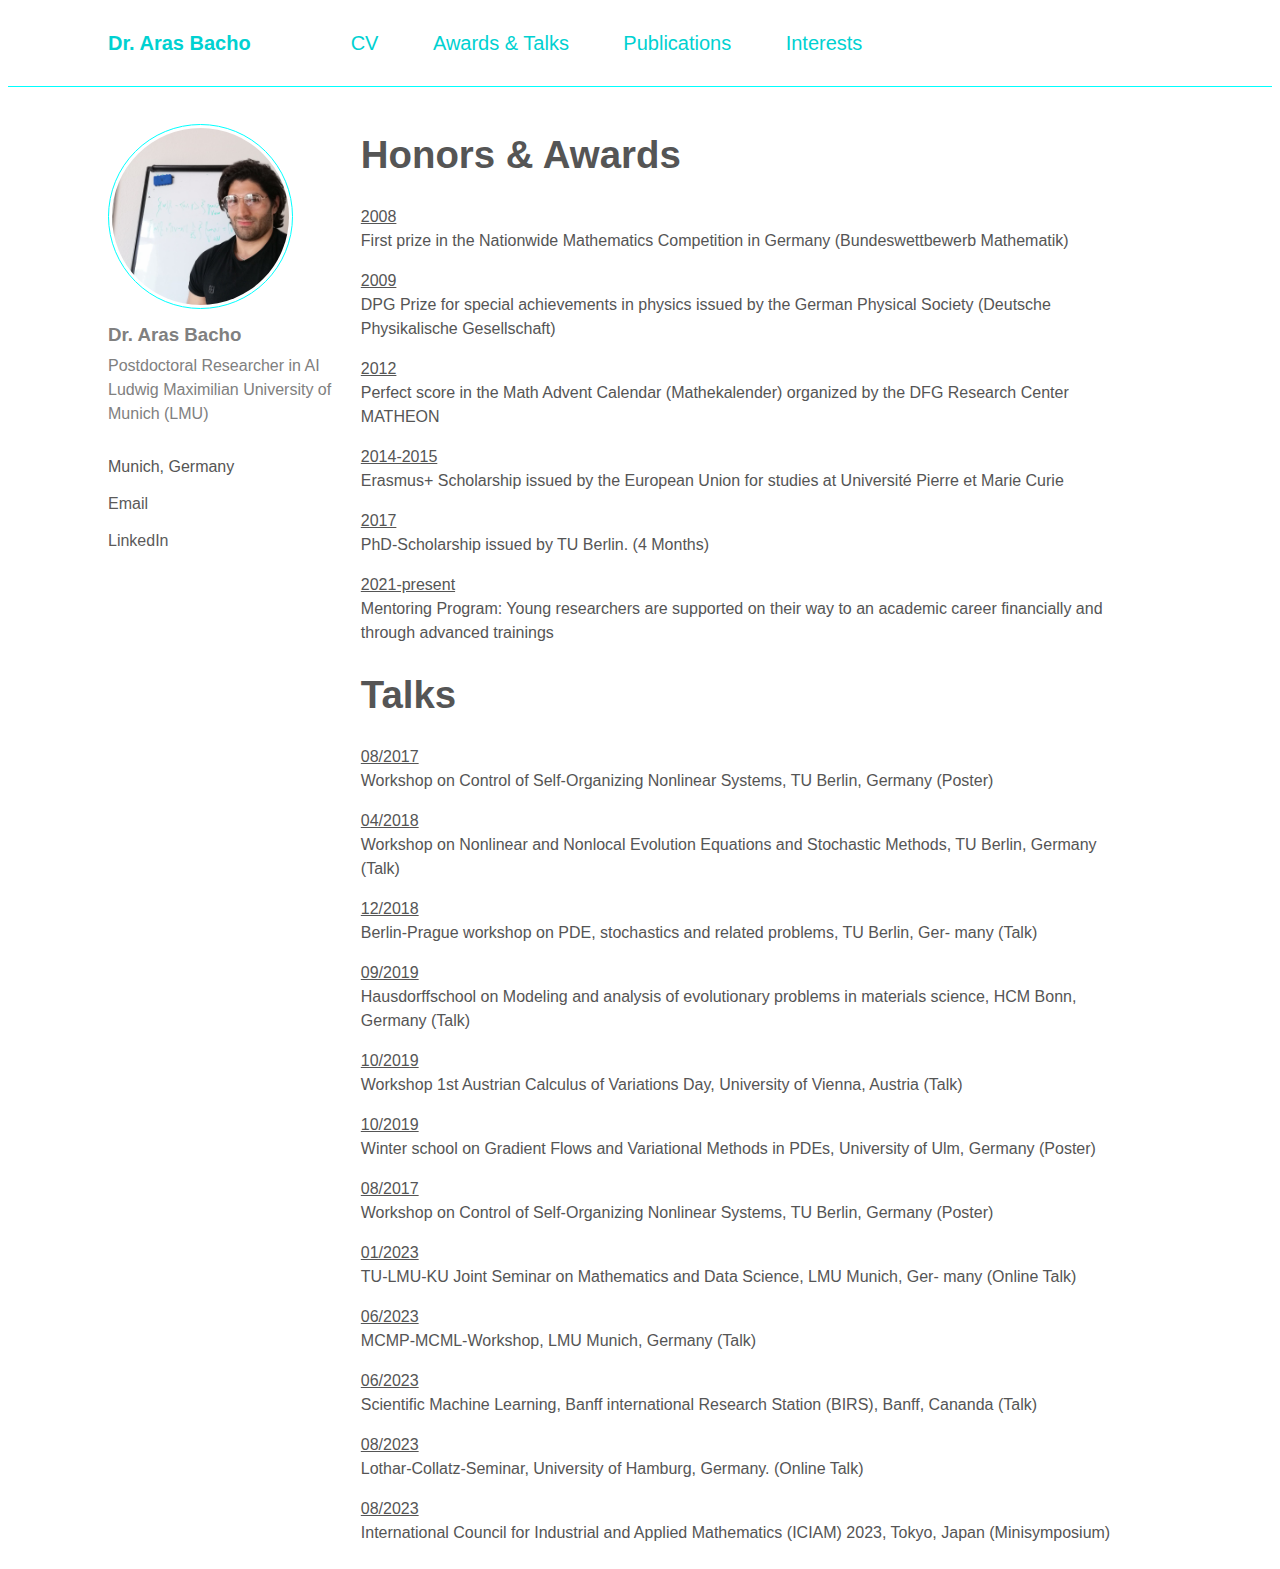
==== awards&talks.html @ 9f67bd24 "Add files via upload" ====
<!DOCTYPE html>
<html lang="en">

<head>
    <meta charset="UTF-8">
    <meta http-equiv="X-UA-Compatible" content="IE=edge">
    <meta name="viewport" content="width=device-width, initial-scale=1.0">
    <title>Awards - Aras Bacho</title>

    <!-- Tab favicon with font 'Alike': https://favicon.io/ -->
    <link rel="icon" href="img/favicon.ico" type="image/x-icon">

    <!-- Used for adding material icons from "Font Awesome" without having an account -->
    <link rel="stylesheet" href="https://cdnjs.cloudflare.com/ajax/libs/font-awesome/6.4.2/css/all.min.css"
        integrity="sha512-z3gLpd7yknf1YoNbCzqRKc4qyor8gaKU1qmn+CShxbuBusANI9QpRohGBreCFkKxLhei6S9CQXFEbbKuqLg0DA=="
        crossorigin="anonymous" referrerpolicy="no-referrer" />

    <link rel="stylesheet" href="style.css">
</head>






<body>

    <header>
        <nav class="navbar" style="padding-top: 20px; padding-bottom: 20px;">
            <div>
                <a class=" hover-underline-animation" href="index.html"><b>Dr. Aras Bacho</b></a>
            </div>

            <div>
                <a class="hover-underline-animation" href="cv.html">CV</a>
                <a class="hover-underline-animation" href="awards&talks.html">Awards & Talks</a>
                <a class="hover-underline-animation" href="publications.html">Publications </a>
                <a class="hover-underline-animation" href="interests.html">Interests </a>
            </div>
        </nav>
    </header>

    <hr class="my-line" />

    <main class="split-page">
        <div class="left-panel">
            <div>
                <img class="my_profile_pic" src="img/Aras_Bacho.jpeg" />
            </div>

            <div>
                <h3 class="small-gap" style="color: grey;">Dr. Aras Bacho</h3>
                <p class="small-gap" style="color: grey;">Postdoctoral Researcher in AI<br />Ludwig Maximilian
                    University of Munich (LMU) </p>
            </div>

            <div>
                <ul style="list-style-type: none; padding: 0; font-size: 16px;">

                    <li class="fa-solid fa-location-dot"
                        style="color: #808080; padding-bottom: 13px; margin-left: 20px; text-indent: -18px;">
                    </li> Munich, Germany

                    <br />

                    <li class="fa-solid fa-envelope"
                        style="color: #808080; padding-bottom: 13px; margin-left: 20px; text-indent: -20px;">
                    </li> <a href="mailto:bacho@math.lmu.de">Email</a>

                    <br />

                    <li class="fa-brands fa-linkedin fa-sm"
                        style="color: #0072b1; padding-bottom: 13px; margin-left: 20px; text-indent: -18px;">
                    </li> <a href="https://www.linkedin.com/in/aras-bacho-16328641/" target="_blank">LinkedIn</a>
                </ul>
            </div>
        </div>

        <article class="right-panel">
            <header>
                <h1><big>Honors & Awards</big></h1>
            </header>



            <p>
                <u>2008</u>
                <br />
                First prize in the Nationwide Mathematics Competition in Germany (Bundeswettbewerb Mathematik)
            </p>

            <p>
                <u>2009</u>
                <br />
                DPG Prize for special achievements in physics issued by the German Physical Society (Deutsche Physikalische
                Gesellschaft)
            </p>

            <p>
                <u>2012</u>
                <br />
                Perfect score in the Math Advent Calendar (Mathekalender) organized by the DFG Research Center MATHEON
            </p>

            <p>
                <u>2014-2015</u>
                <br />
                Erasmus+ Scholarship issued by the European Union for studies at Université Pierre et Marie Curie
            </p>

            <p>
                <u>2017</u>
                <br />
                PhD-Scholarship issued by TU Berlin. (4 Months)
            </p>

            <p>
            <u>2021-present</u>
            <br />
            Mentoring Program: Young researchers are supported on their way to an academic career financially and through advanced
            trainings
            </p>


            <header>
                <h1><big>Talks</big></h1>
            </header>

            <p>
                <u>08/2017</u>
                <br />
                Workshop on Control of Self-Organizing Nonlinear Systems, TU Berlin, Germany (Poster)
            </p>

            <p>
                <u>04/2018</u>
                <br />
                Workshop on Nonlinear and Nonlocal Evolution Equations and Stochastic Methods, TU Berlin, Germany (Talk)
            </p>

            <p>
                <u>12/2018</u>
                <br />
                Berlin-Prague workshop on PDE, stochastics and related problems, TU Berlin, Ger- many (Talk)
            </p>

            <p>
                <u>09/2019</u>
                <br />
                Hausdorffschool on Modeling and analysis of evolutionary problems in materials science, HCM Bonn, Germany (Talk)
            </p>

            <p>
                <u>10/2019</u>
                <br />
                Workshop 1st Austrian Calculus of Variations Day, University of Vienna, Austria (Talk)
            </p>

            <p>
                <u>10/2019</u>
                <br />
                Winter school on Gradient Flows and Variational Methods in PDEs, University of Ulm, Germany (Poster)
            </p>

            <p>
                <u>08/2017</u>
                <br />
                Workshop on Control of Self-Organizing Nonlinear Systems, TU Berlin, Germany (Poster)
            </p>

            <p>
                <u>01/2023</u>
                <br />
                TU-LMU-KU Joint Seminar on Mathematics and Data Science, LMU Munich, Ger- many (Online Talk)
            </p>

            <p>
                <u>06/2023</u>
                <br />
                MCMP-MCML-Workshop, LMU Munich, Germany (Talk)
            </p>

            <p>
                <u>06/2023</u>
                <br />
                Scientific Machine Learning, Banff international Research Station (BIRS), Banff, Cananda (Talk)
            </p>

            <p>
                <u>08/2023</u>
                <br />
                Lothar-Collatz-Seminar, University of Hamburg, Germany. (Online Talk)            </p>

            <p>
                <u>08/2023</u>
                <br />
                International Council for Industrial and Applied Mathematics (ICIAM) 2023, Tokyo, Japan (Minisymposium)
            </p>

        </article>

    </main>




</body>

</html>
---- style.css ----
::selection {
    background-color: #7DF9FF;
}

body {
    font-family: 'Roboto', sans-serif;
    font-size: 16px;
    line-height: 1.5;
    color: #555555;
}

.navbar {
    padding-left: 100px;
    display: flex;
    justify-content: flex-start;
    gap: 50px;
    align-items: center;
}

.navbar a {
    color: #00D1D1;
    text-decoration: none;
    margin-right: 50px;
    font-size: 20px;
}

.hover-underline-animation {
    display: inline-block;
    position: relative;
}

.hover-underline-animation::after {
    content: '';
    position: absolute;
    width: 100%;
    transform: scaleX(0);
    height: 2px;
    bottom: -7px;
    left: 0;
    background-color: #00D1D1;
    transform-origin: bottom center;
    transition: transform 0.25s ease-out;
}

.hover-underline-animation:hover::after {
    transform: scaleX(1);
    transform-origin: bottom center;
}

.my-line {
    height: 0.1px;
    background-color: cyan;
    border: none;
}

.my_profile_pic {
    width: 70%;
    border-radius: 100%;
    border: 1px solid cyan;
    padding: 3px;
}

.left-panel {
    margin-top: 30px;
    padding-left: 100px;
    width: 20%;
    float: left;
}

.left-panel a {
    color: rgb(91, 90, 90);
    text-decoration: none;
}

.left-panel a:hover {
    color: cyan;
}

.small-gap {
    margin-top: 5px;
    margin-bottom: 5px;
}

.location-icon {
    font-size: 14px;
    color: grey;
    user-select: none;
}

.split-page {
    display: flex;
}

.right-panel {
    margin-top: 10px;
    width: 60%;
    float: right;
}

/* Atom animation */

.center-it {
    display: flex;
    justify-content: center;
    align-items: center;
    height: 210px;
    width: 77%;
    position: relative;
}

#nucleus {
    position: absolute;
    top: 0;
    right: 0;
    bottom: 0;
    left: 0;
    width: 1rem;
    height: 1rem;
    border-radius: 100%;
    margin: auto;
    background: cyan;
    animation: shining 3s infinite linear;
}


.ellipse {
    width: 200px;
    height: 200px;
    border-radius: 100%;
    top: 0;
    left: 0;
    right: 0;
    bottom: 0;
    margin: auto;
    position: absolute;
    border: 3px solid cyan;
    transform-style: preserve-3d;
}


.ellipse .circle {
    width: 4.5px;
    height: 10px;
    border-radius: 100%;
    top: 0;
    left: 0;
    right: 0;
    bottom: 0;
    margin: auto;
    position: absolute;
    background: cyan;
    box-shadow: 0 0 10px cyan;
    animation: move linear infinite;
}


.ellipse:nth-child(1) {
    transform: rotateZ(60deg) rotateY(70deg);
}

.ellipse:nth-child(1) .circle {
    animation-duration: 1s;
    animation-delay: -0.95s;
}

.ellipse:nth-child(2) {
    transform: rotateZ(120deg) rotateY(70deg);
}

.ellipse:nth-child(2) .circle {
    animation-duration: 1.5s;
    animation-delay: -0.9s;
}

.ellipse:nth-child(3) {
    transform: rotateZ(180deg) rotateY(70deg);
}

.ellipse:nth-child(3) .circle {
    animation-duration: 1.5s;
    animation-delay: -0.3s;
}

@keyframes move {
    from {
        transform: rotateZ(0) translateX(100px) rotateZ(0) rotateY(-70deg);
    }

    to {
        transform: rotateZ(360deg) translateX(100px) rotateZ(-360deg) rotateY(-70deg);
    }
}

@keyframes shining {
    0% {
        box-shadow: 0 0 0 transparent;
    }

    50% {
        box-shadow: 0 0 20px cyan;
    }

    100% {
        box-shadow: 0 0 0 transparent;
    }
}
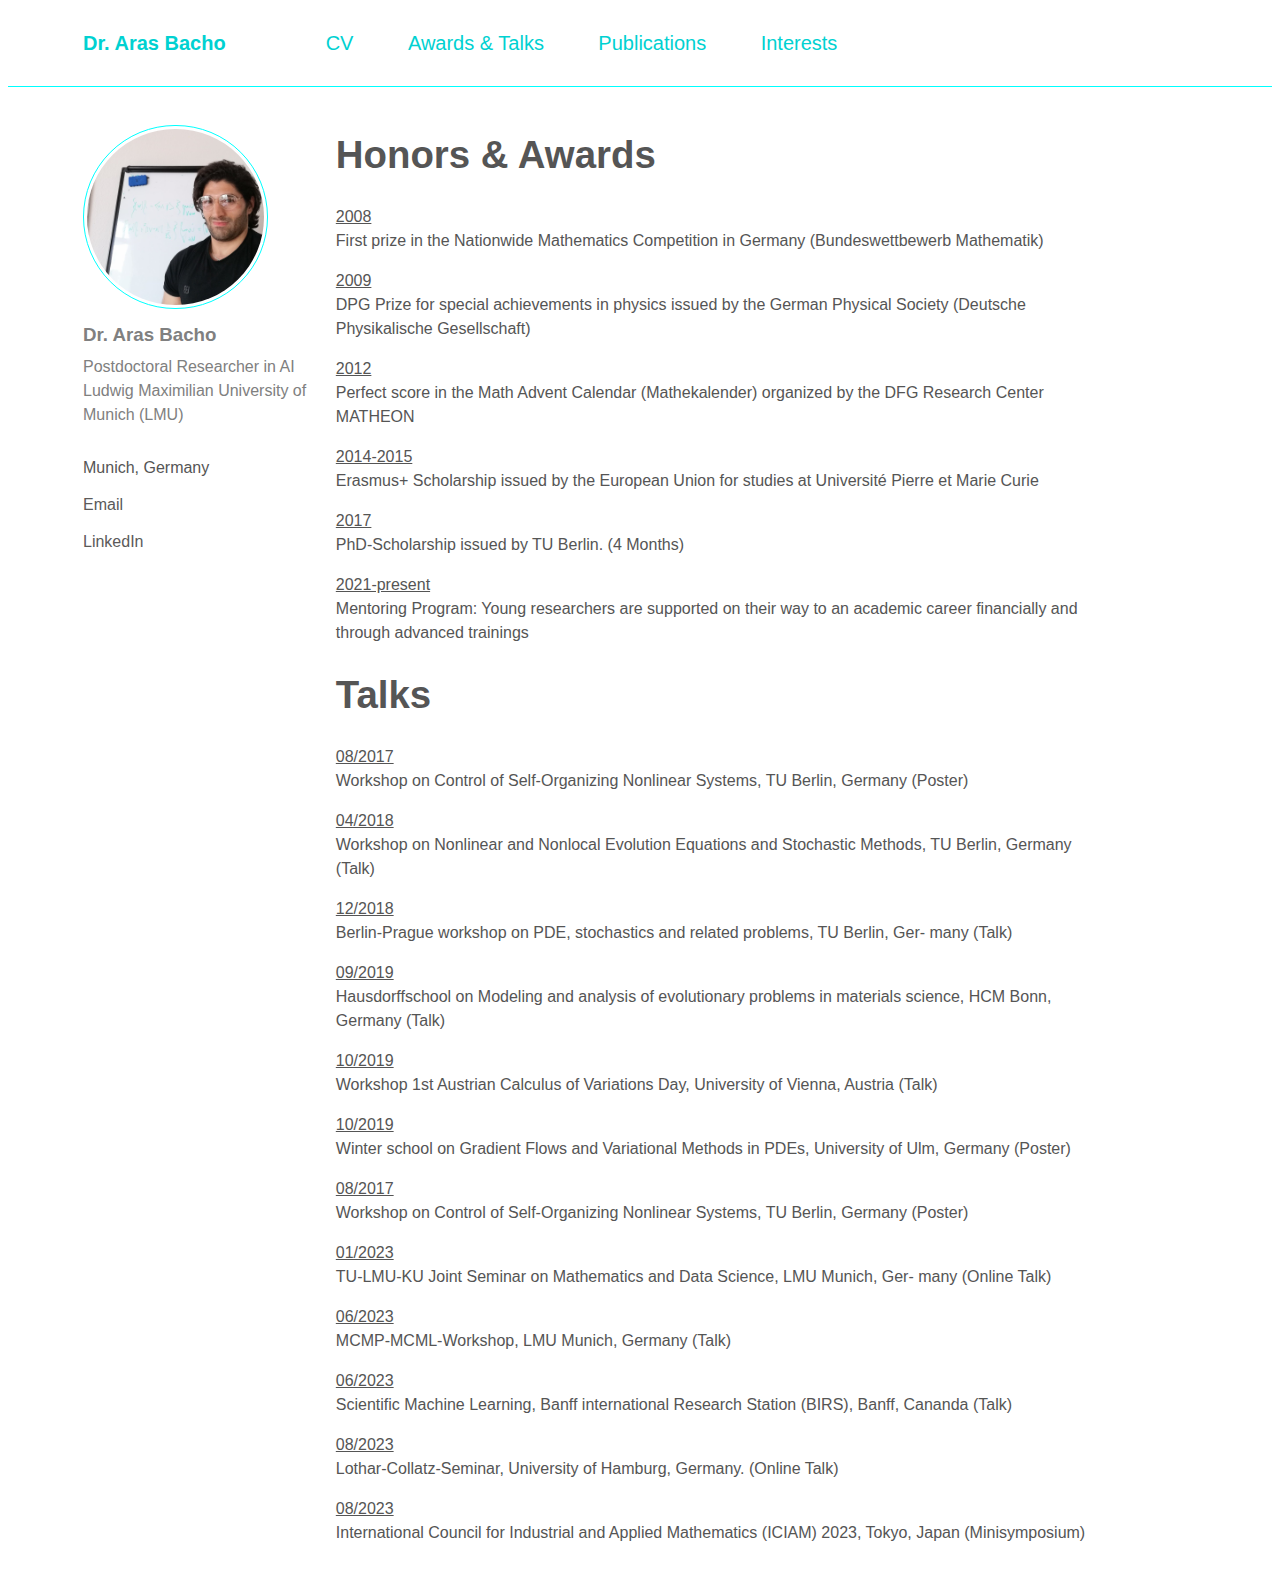
==== commit 8db3983a: "Update awards&talks.html" ====
--- a/awards&talks.html
+++ b/awards&talks.html
@@ -4,7 +4,9 @@
 <head>
     <meta charset="UTF-8">
     <meta http-equiv="X-UA-Compatible" content="IE=edge">
-    <meta name="viewport" content="width=device-width, initial-scale=1.0">
+    <meta name="viewport" content="width=device-width, initial-scale=0.5">
+    <meta name="description" content="Explore the academic profile of Dr. Aras Bacho, a Postdoctoral Researcher in AI at Ludwig Maximilian University.
+             Discover his publications, talks, and research interests in Machine Learning and Deep Learning.">
     <title>Awards - Aras Bacho</title>
 
     <!-- Tab favicon with font 'Alike': https://favicon.io/ -->
@@ -17,8 +19,6 @@
 
     <link rel="stylesheet" href="style.css">
 </head>
-
-
 
 
 
@@ -43,18 +43,18 @@
     <hr class="my-line" />
 
     <main class="split-page">
-        <div class="left-panel">
+        <aside class="left-panel">
             <div>
                 <img class="my_profile_pic" src="img/Aras_Bacho.jpeg" />
             </div>
 
-            <div>
+            <section>
                 <h3 class="small-gap" style="color: grey;">Dr. Aras Bacho</h3>
                 <p class="small-gap" style="color: grey;">Postdoctoral Researcher in AI<br />Ludwig Maximilian
                     University of Munich (LMU) </p>
-            </div>
-
-            <div>
+            </section>
+
+            <nav>
                 <ul style="list-style-type: none; padding: 0; font-size: 16px;">
 
                     <li class="fa-solid fa-location-dot"
@@ -73,8 +73,8 @@
                         style="color: #0072b1; padding-bottom: 13px; margin-left: 20px; text-indent: -18px;">
                     </li> <a href="https://www.linkedin.com/in/aras-bacho-16328641/" target="_blank">LinkedIn</a>
                 </ul>
-            </div>
-        </div>
+            </nav>
+        </aside>
 
         <article class="right-panel">
             <header>
@@ -206,4 +206,4 @@
 
 </body>
 
-</html>+</html>
--- a/style.css
+++ b/style.css
@@ -10,7 +10,7 @@
 }
 
 .navbar {
-    padding-left: 100px;
+    padding-left: 75px;
     display: flex;
     justify-content: flex-start;
     gap: 50px;
@@ -48,7 +48,7 @@
 }
 
 .my-line {
-    height: 0.1px;
+    height: 0.5px;
     background-color: cyan;
     border: none;
 }
@@ -62,7 +62,7 @@
 
 .left-panel {
     margin-top: 30px;
-    padding-left: 100px;
+    padding-left: 75px;
     width: 20%;
     float: left;
 }
@@ -203,4 +203,4 @@
     100% {
         box-shadow: 0 0 0 transparent;
     }
-}+}
